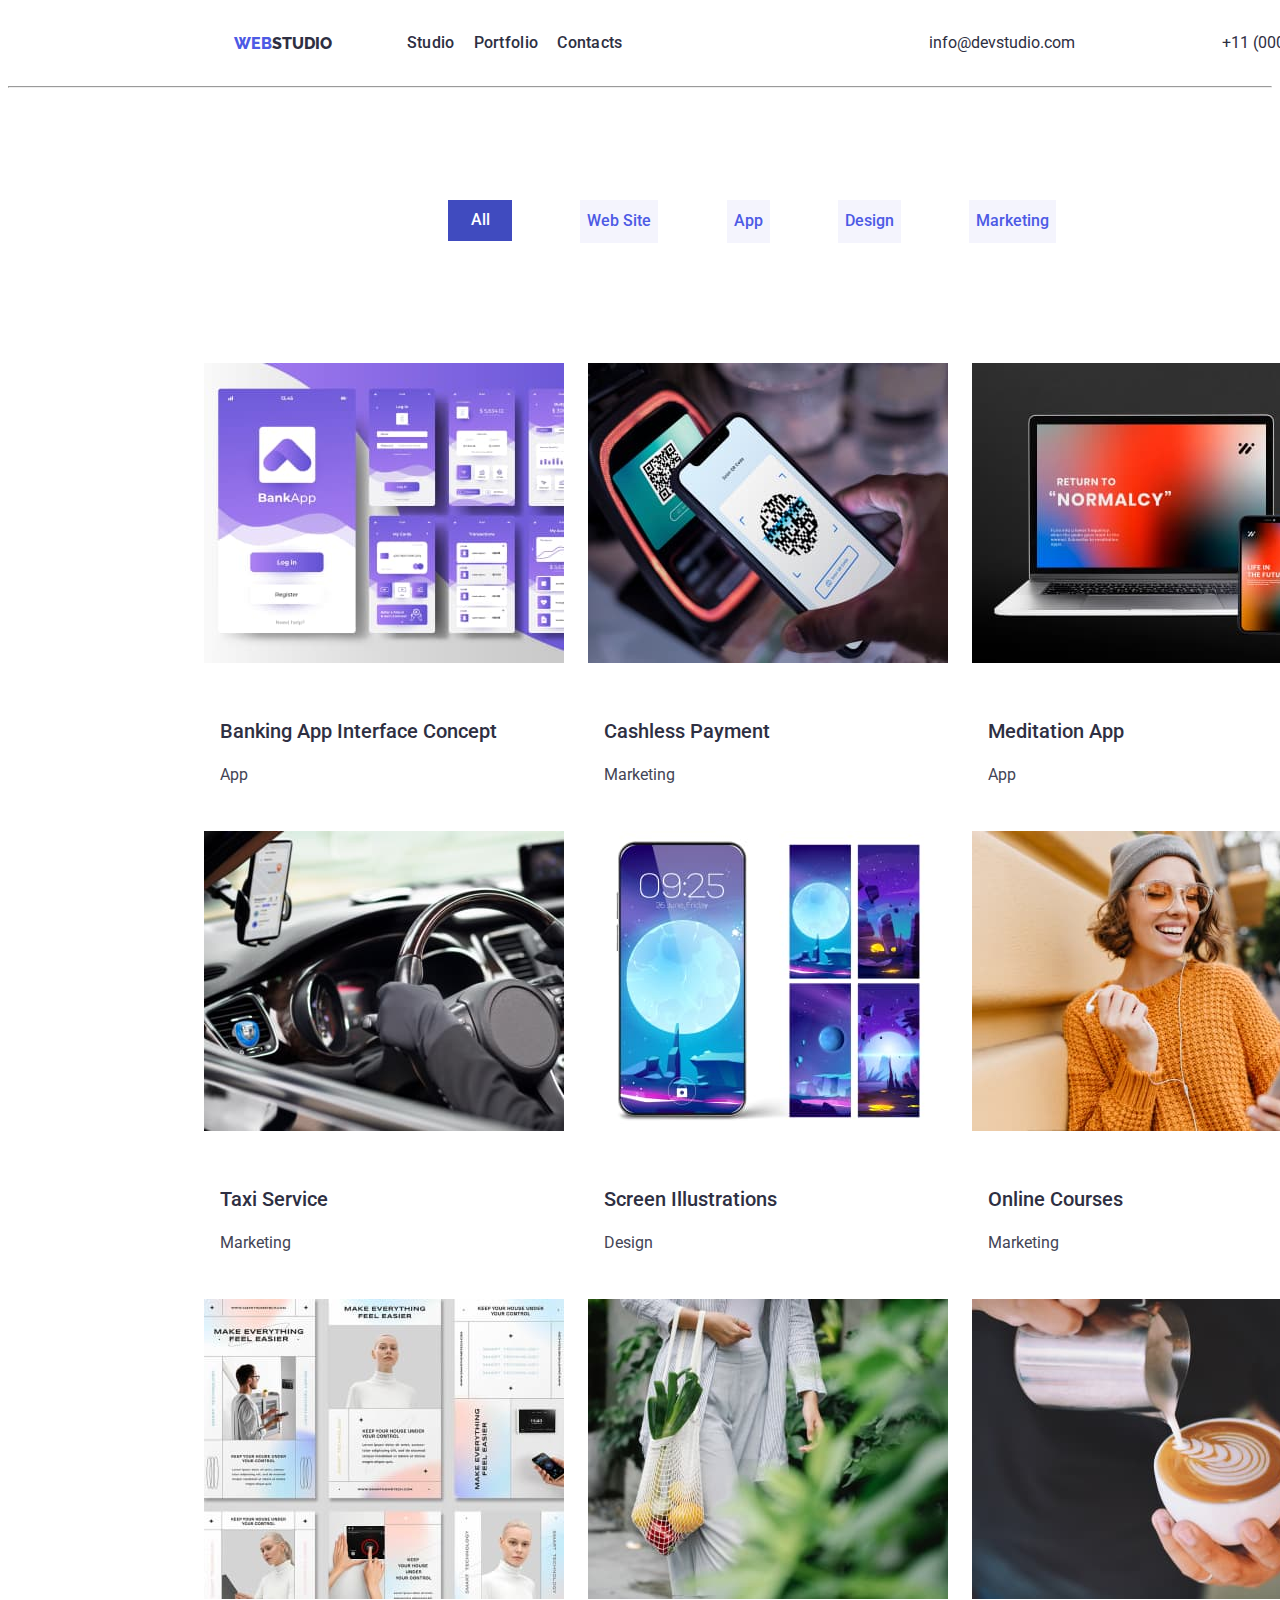
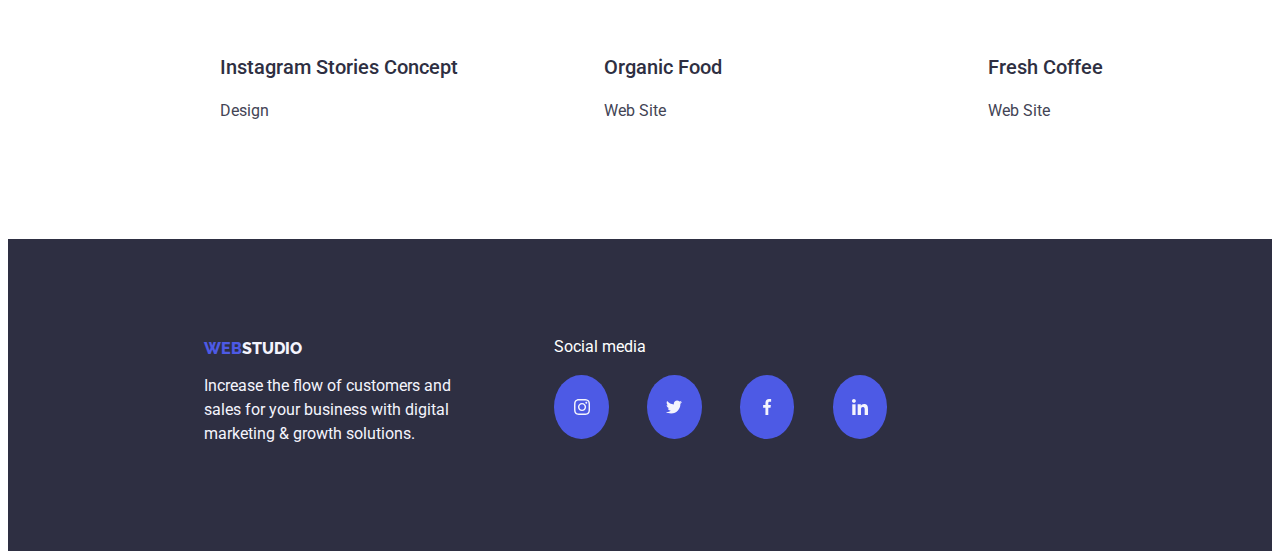
==== portfolio.html @ 00b92bb2 "Homework 4" ====
<!DOCTYPE html>
<html lang="en">
<head>
    <meta charset="UTF-8">
    <meta name="viewport" content="width=device-width, initial-scale=1.0">
    <title>Portfolio</title>
    <link rel="stylesheet" href="normalize.css"
    <link rel="stylesheet" href="studio.css">
    <link rel="stylesheet" href="portfolio.css">
    <link rel="preconnect" href="https://fonts.googleapis.com">
    <link rel="preconnect" href="https://fonts.gstatic.com" crossorigin>
    <link
        href="https://fonts.googleapis.com/css2?family=Raleway:ital,wght@0,800;1,800&family=Roboto:ital,wght@0,100;0,300;0,400;0,500;0,700;0,900;1,100;1,300;1,400;1,500;1,700;1,900&display=swap"
        rel="stylesheet">
    <link rel="stylesheet" href="./css/portfolio.css">
</head>
<body>
    <header class="global-header">
        <div class="container">
            <a href="portfolio.html" class="logo-header">STUDIO</a>
            <nav class="main-nav">
                <ul>
                    <li>
                        <a href="studio.html">Studio</a>
                    </li>
                    <li>
                        <a href="portfolio.html">Portfolio</a>
                    </li>
                    <li>
                        <a>Contacts</a>
                    </li>
                </ul>
            </nav>
            <a href="mailto:info@devstudio.com" class="contact">info@devstudio.com</a>
            <a href="tel:+11 (000) 111-11-11" class="contact">+11 (000) 111-11-11</a>
        </div>
    </header>
    <main>
        <!-- All -->
        <section class="all-section">
            <hr />
            <div class="section-container">
                <ul>
                    <li>
                        <button type="button" class="all-button">All</button>
                    </li>
                    <li>
                        <button type="button">Web Site</button>
                    </li>
                    <li>
                        <button type="button">App</button>
                    </li>
                    <li>
                        <button type="button">Design</button>
                    </li>
                    <li>
                        <button type="button">Marketing</button>
                    </li>
                </ul>
            </div>
        </section>
        <!-- Row 1 -->
        <section class="section-one">
            <div class="container-portfolio">
                <ul>
                <li>
                    <div class="card">
                        <img src="./images/banking_app.jpg" alt="banking_app" width="360" height="300">
                        <div class="card-content">
                            <h3>Banking App Interface Concept</h3>
                            <p>App</p>
                        </div>
                    </div>
                </li>
                <li>
                    <div class="card">
                        <img src="./images/cashless-payment.jpg" alt="cashless-payment" width="360" height="300">
                        <div class="card-content">
                            <h3>Cashless Payment</h3>
                            <p>Marketing</p>
                        </div>
                    </div>
                </li>
                <li>
                    <div class="card">
                        <img src="./images/meditation_app.jpg" alt="meditation_app" width="360" alt="300">
                        <div class="card-content">
                            <h3>Meditation App</h3>
                            <p>App</p>
                        </div>
                    </div>
                </li>
                </ul>
            </div>
        </section>
        <!-- Row 2 -->
        <section class="section-two">
            <div class="container-portfolio">
                <ul>
                    <li>
                        <div class="card">
                            <img src="./images/taxi-service.jpg" alt="taxi-service" width="360" height="300">
                            <div class="card-content">
                                <h3>Taxi Service</h3>
                                <p>Marketing</p>
                            </div>
                        </div>
                    </li>
                    <li>
                        <div class="card">
                            <img src="./images/screen.jpg" alt="screen" width="360" height="300">
                            <div class="card-content">
                                <h3>Screen Illustrations</h3>
                                <p>Design</p>
                            </div>
                        </div>
                    </li>
                    <li>
                        <div class="card">
                            <img src="./images/online_courses.jpg" alt="online_courses" width="360" height="300">
                            <div class="card-content">
                                <h3>Online Courses</h3>
                                <p>Marketing</p>
                            </div>
                        </div>
                    </li>
                </ul>
            </div>
        </section>
        <!-- Row 3 -->
        <section class="section-three">
            <div class="container-portfolio">
                <ul>
                    <li>
                        <div class="card">
                            <img src="./images/instagram_stories.jpg" alt="instagram_stories" width="360" height="300">
                            <div class="card-content">
                                <h3>Instagram Stories Concept</h3>
                                <p>Design</p>
                            </div>
                        </div>
                    </li>
                    <li>
                        <div class="card">
                            <img src="./images/organic_food.jpg" alt="organic_food" width="360" height="300">
                            <div class="card-content">
                                <h3>Organic Food</h3>
                                <p>Web Site</p>
                            </div>
                        </div>
                    </li>
                    <li>
                        <div class="card">
                            <img src="./images/coffee.jpg" alt="coffee" widt="360" height="300">
                            <div class="card-content">
                                <h3>Fresh Coffee</h3>
                                <p>Web Site</p>
                            </div>
                        </div>
                    </li>
                </ul>
            </div>
        </section>
    </main>
    <footer class="global-footer">
        <div class="footer-container">
            <ul>
                <li>
                    <div class="container-footer">
                        <a href="webstudio.html" class="logo-footer">STUDIO</a>
                        <p class="paragraph-footer">Increase the flow of customers and sales for your business with digital marketing &
                            growth
                            solutions.</p>
                    </div>
                </li>
                <li>
                    <div class="social-media">
                        <p>Social media</p>
                        <div class="icons-list">
                            <a href="https://www.instagram.com/" target="_blank" class="icon" arria-label="instagram-link">
                                <svg>
                                    <use href="./icons/symbol-defs.svg#icon-instagram"></use>
                                </svg>
                            </a>
                            <a href="https://www.twitter.com/" target="_blank" class="icon" aria-label="twitter-link">
                                <svg>
                                    <use href="./icons/symbol-defs.svg#icon-twitter"></use>
                                </svg>
                            </a>
                            <a href="https://www.facebook.com/" target="_blank" class="icon" aria-label="facebook-link">
                                <svg>
                                    <use href="./icons/symbol-defs.svg#icon-facebook"></use>
                                </svg>
                            </a>
                            <a href="https://www.linkedin.com/" target="_blank" class="icon" aria-label="linkedin">
                                <svg>
                                    <use href="./icons/symbol-defs.svg#icon-linkedin"></use>
                                </svg>
                            </a>
                        </div>
                    </div>
                </li>
            </ul>
        </div>
    </footer>
</body>
</html>
---- css/portfolio.css ----
:root {
  --link-color: #2e2f42;
  --link-color_hover: ;
  --font-family: "Roboto", sans-serif;
  --second-family: "Raleway", sans-serif;
  --icons-background: #4d5ae5;
  --icons-color: #f4f4fd;
  --icons-color--hover: pink;
}

* {
  font-family: var(--font-family);
  font-weight: 400;
}

html {
  box-sizing: border-box;
}

a:link,
a:visited {
  cursor: pointer;
}

.global-header {
  background-color: #ffffff;
}

.global-header .main-nav a,
.global-header .main-nav:visited {
  font-weight: 500;
  font-size: 1rem;
  line-height: 2.4rem;
  letter-spacing: 0.02em;
  color: #2e2f42;
}

ul {
  list-style-type: none;
}

a {
  text-decoration: none;
}

.global-header .contact,
.global-header .contact:visited {
  color: var(--link-color);
  font-size: 1rem;
  line-height: 2.4rem;
}

.logo-header {
  color: #2e2f42;
  font-family: var(--second-family);
  font-weight: 800;
}

.logo-header::before {
  content: "WEB";
  color: #4d5ae5;
  font-family: var(--second-family);
  font-weight: 800;
}

.global-header .contact .global-header .contact:visited {
  color: var(--link-color);
}

.all-section .all-button {
  cursor: pointer;
  background-color: #404bbf;
  color: #ffffff;
  font-size: 1rem;
  font-weight: 500;
  line-height: 2.4rem;
  initial-letter-align: 4%;
  align-content: center;
  width: 4rem;
  border: 1px;
}

.all-section .all-button:hover {
  cursor: pointer;
  box-shadow: 0 4px 4px 0 rgba(0, 0, 0, 0.25);
}

.all-section button {
  cursor: pointer;
  background-color: #f4f4fd;
  color: #4d5ae5;
  font-weight: 500;
  font-size: 1rem;
  line-height: 2.4rem;
  initial-letter-align: 4%;
  align-content: center;
  border: 1px #f4f4fd solid;
}

h3 {
  color: #2e2f42;
  font-weight: 500;
  font-size: 1.25rem;
  line-height: 1.5rem;
}

p {
  color: #434455;
  font-size: 1rem;
  line-height: 1.5rem;
}

.global-footer {
  background-color: #2e2f42;
}

.logo-footer {
  color: #f4f4fd;
  font-family: var(--second-family);
  font-weight: 800;
}

.logo-footer::before {
  content: "WEB";
  color: #4d5ae5;
  font-family: var(--second-family);
  font-weight: 800;
}

.global-footer .paragraph-footer {
  color: #f4f4fd;
}

.container {
  display: flex;
  justify-content: space-evenly;
  align-items: center;
  width: 75rem;
  margin-left: 12rem;
}

.main-nav ul {
  display: flex;
  justify-content: space-between;
}

.main-nav {
  width: 16rem;
  margin-right: 10rem;
}

a.contact {
  padding-left: 7rem;
}

.all-section .section-container ul {
  width: 38rem;
  display: flex;
  justify-content: space-between;
  margin-left: 25rem;
  gap: 1.5rem;
  padding-top: 6rem;
  padding-bottom: 4.5rem;
}

div.container-portfolio {
  width: 75rem;
  height: 26.25rem;
  margin-left: 9.75rem;
  margin-top: 3rem;
}

div.container-portfolio ul {
  display: flex;
  width: 75rem;
  height: 26.25rem;
}

.card {
  width: 22.5rem;
  height: 26.25rem;
  margin-right: 1.5rem;
}

.card img {
  width: 22.5rem;
  height: 18.75rem;
}

.card-content {
  width: 22.5rem;
  height: 3.5rem;
  padding-top: 2rem;
}

div.card-content h3 {
  margin-left: 1rem;
}

div.card-content p {
  margin-left: 1rem;
  padding-bottom: 0.5rem;
}

.global-footer {
  height: 19.5rem;
  margin-top: 7.5rem;
}

.container-footer {
  width: 16.5rem;
  height: 7rem;
  padding-left: 9.75rem;
  padding-top: 6.25rem;
}

.icons-list {
  display: flex;
  justify-content: center;
  gap: 2.4rem;
  margin-top: 0.8rem;
}

.icons-list .icon svg {
  width: 16px;
  height: 16px;
}

.icons-list .icon {
  display: flex;
  justify-content: center;
  align-items: center;
  color: var(--icons-color);
  width: 4rem;
  height: 4rem;
  background: var(--icons-background);
  border-radius: 50%;
}

.icons-list .icon:hover,
.icons-list .icon:active {
  background-color: var(--icons-color--hover);
}

.icons-list .icon:focus {
  color: var(--icons-color);
}

.social-media {
  width: 20.8rem;
  height: 8rem;
  padding-top: 5rem;
}

.social-media p {
  color: #ffffff;
}

.footer-container ul {
  display: flex;
  gap: 5.4rem;
}
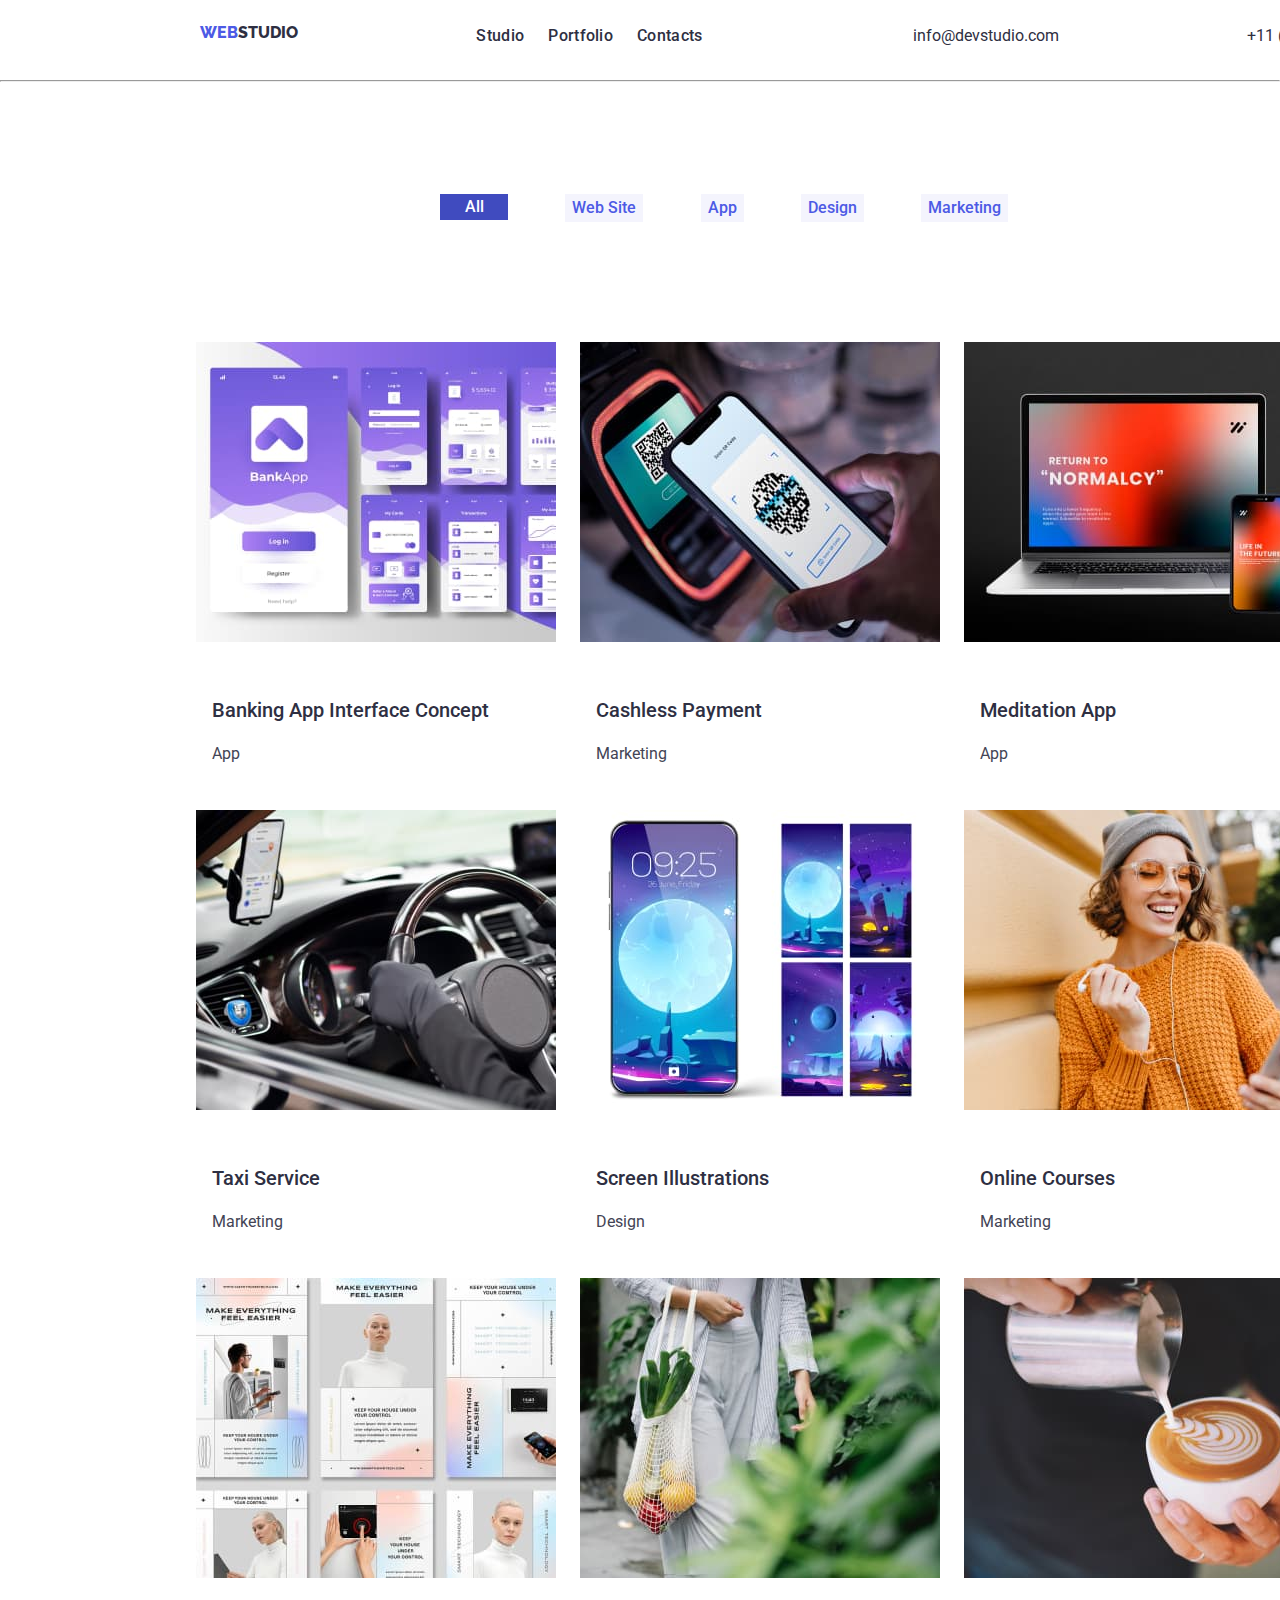
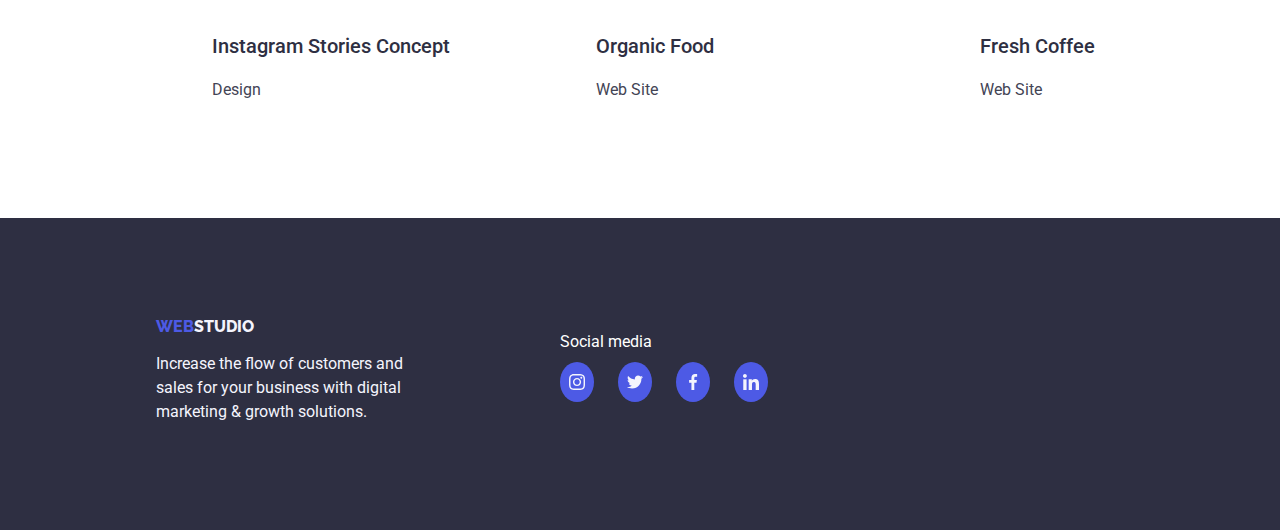
==== commit 3a2cc0a2: "update hw 4" ====
--- a/portfolio.html
+++ b/portfolio.html
@@ -163,44 +163,36 @@
         </section>
     </main>
     <footer class="global-footer">
-        <div class="footer-container">
-            <ul>
-                <li>
-                    <div class="container-footer">
-                        <a href="webstudio.html" class="logo-footer">STUDIO</a>
-                        <p class="paragraph-footer">Increase the flow of customers and sales for your business with digital marketing &
-                            growth
-                            solutions.</p>
-                    </div>
-                </li>
-                <li>
-                    <div class="social-media">
-                        <p>Social media</p>
-                        <div class="icons-list">
-                            <a href="https://www.instagram.com/" target="_blank" class="icon" arria-label="instagram-link">
-                                <svg>
-                                    <use href="./icons/symbol-defs.svg#icon-instagram"></use>
-                                </svg>
-                            </a>
-                            <a href="https://www.twitter.com/" target="_blank" class="icon" aria-label="twitter-link">
-                                <svg>
-                                    <use href="./icons/symbol-defs.svg#icon-twitter"></use>
-                                </svg>
-                            </a>
-                            <a href="https://www.facebook.com/" target="_blank" class="icon" aria-label="facebook-link">
-                                <svg>
-                                    <use href="./icons/symbol-defs.svg#icon-facebook"></use>
-                                </svg>
-                            </a>
-                            <a href="https://www.linkedin.com/" target="_blank" class="icon" aria-label="linkedin">
-                                <svg>
-                                    <use href="./icons/symbol-defs.svg#icon-linkedin"></use>
-                                </svg>
-                            </a>
-                        </div>
-                    </div>
-                </li>
-            </ul>
+        <div class="container-footer">
+            <a href="webstudio.html" class="logo-footer">STUDIO</a>
+            <p class="paragraph-footer">Increase the flow of customers and sales for your business with digital marketing &
+                growth
+                solutions.</p>
+        </div>
+        <div class="social-media">
+            <p>Social media</p>
+            <div class="icons-list">
+                <a href="https://www.instagram.com/" target="_blank" class="icon" arria-label="instagram-link">
+                    <svg>
+                        <use href="./icons/symbol-defs.svg#icon-instagram"></use>
+                    </svg>
+                </a>
+                <a href="https://www.twitter.com/" target="_blank" class="icon" aria-label="twitter-link">
+                    <svg>
+                        <use href="./icons/symbol-defs.svg#icon-twitter"></use>
+                    </svg>
+                </a>
+                <a href="https://www.facebook.com/" target="_blank" class="icon" aria-label="facebook-link">
+                    <svg>
+                        <use href="./icons/symbol-defs.svg#icon-facebook"></use>
+                    </svg>
+                </a>
+                <a href="https://www.linkedin.com/" target="_blank" class="icon" aria-label="linkedin">
+                    <svg>
+                        <use href="./icons/symbol-defs.svg#icon-linkedin"></use>
+                    </svg>
+                </a>
+            </div>
         </div>
     </footer>
 </body>
--- a/css/portfolio.css
+++ b/css/portfolio.css
@@ -29,8 +29,8 @@
 .global-header .main-nav a,
 .global-header .main-nav:visited {
   font-weight: 500;
-  font-size: 1rem;
-  line-height: 2.4rem;
+  font-size: 16px;
+  line-height: 24px;
   letter-spacing: 0.02em;
   color: #2e2f42;
 }
@@ -46,14 +46,21 @@
 .global-header .contact,
 .global-header .contact:visited {
   color: var(--link-color);
-  font-size: 1rem;
-  line-height: 2.4rem;
+  width: 153px;
+  height: 24px;
+  font-size: 16px;
+  line-height: 24px;
+  margin-left: 181px;
+  padding-left: 0;
 }
 
 .logo-header {
   color: #2e2f42;
   font-family: var(--second-family);
   font-weight: 800;
+  margin-top: 24px;
+  width: 115px;
+  height: 24px;
 }
 
 .logo-header::before {
@@ -71,12 +78,12 @@
   cursor: pointer;
   background-color: #404bbf;
   color: #ffffff;
-  font-size: 1rem;
-  font-weight: 500;
-  line-height: 2.4rem;
+  font-size: 16px;
+  font-weight: 500;
+  line-height: 24px;
   initial-letter-align: 4%;
   align-content: center;
-  width: 4rem;
+  width: 68px;
   border: 1px;
 }
 
@@ -90,8 +97,8 @@
   background-color: #f4f4fd;
   color: #4d5ae5;
   font-weight: 500;
-  font-size: 1rem;
-  line-height: 2.4rem;
+  font-size: 16px;
+  line-height: 24px;
   initial-letter-align: 4%;
   align-content: center;
   border: 1px #f4f4fd solid;
@@ -100,14 +107,14 @@
 h3 {
   color: #2e2f42;
   font-weight: 500;
-  font-size: 1.25rem;
-  line-height: 1.5rem;
+  font-size: 20px;
+  line-height: 24px;
 }
 
 p {
   color: #434455;
-  font-size: 1rem;
-  line-height: 1.5rem;
+  font-size: 16px;
+  line-height: 24px;
 }
 
 .global-footer {
@@ -129,96 +136,124 @@
 
 .global-footer .paragraph-footer {
   color: #f4f4fd;
+  width: 264px;
+  height: 88px;
+}
+
+.global-footer .social-media {
+  width: 208px;
+  height: 80px;
+  margin-left: 560px;
+}
+
+.social-media p {
+  width: 208px;
+  height: 24px;
+  color: #ffffff;
+  margin-top: 0;
+  margin-bottom: 0;
 }
 
 .container {
   display: flex;
   justify-content: space-evenly;
-  align-items: center;
-  width: 75rem;
-  margin-left: 12rem;
+  margin-block-start: auto;
+  width: 1200px;
+  height: 72px;
+  margin-left: 200px;
 }
 
 .main-nav ul {
   display: flex;
+  justify-content: center;
+  width: 261px;
+  height: 24px;
+  margin-top: 24px;
+  margin-left: 156px;
+  padding-left: 0;
+}
+
+.main-nav ul li {
+  margin-right: 24px;
+}
+
+.main-nav {
+  width: 417px;
+}
+
+a.contact {
+  padding-left: 112px;
+  margin-top: 24px;
+}
+
+.all-section .section-container ul {
+  width: 608px;
+  display: flex;
   justify-content: space-between;
-}
-
-.main-nav {
-  width: 16rem;
-  margin-right: 10rem;
-}
-
-a.contact {
-  padding-left: 7rem;
-}
-
-.all-section .section-container ul {
-  width: 38rem;
-  display: flex;
-  justify-content: space-between;
-  margin-left: 25rem;
-  gap: 1.5rem;
-  padding-top: 6rem;
-  padding-bottom: 4.5rem;
+  margin-left: 400px;
+  gap: 24px;
+  padding-top: 96px;
+  padding-bottom: 72px;
 }
 
 div.container-portfolio {
-  width: 75rem;
-  height: 26.25rem;
-  margin-left: 9.75rem;
-  margin-top: 3rem;
+  width: 1200px;
+  height: 420px;
+  margin-left: 156px;
+  margin-top: 48px;
 }
 
 div.container-portfolio ul {
   display: flex;
-  width: 75rem;
-  height: 26.25rem;
+  width: 1200px;
+  height: 420px;
 }
 
 .card {
-  width: 22.5rem;
-  height: 26.25rem;
-  margin-right: 1.5rem;
+  width: 360px;
+  height: 420px;
+  margin-right: 24px;
 }
 
 .card img {
-  width: 22.5rem;
-  height: 18.75rem;
+  width: 360px;
+  height: 300px;
 }
 
 .card-content {
-  width: 22.5rem;
-  height: 3.5rem;
-  padding-top: 2rem;
+  width: 360px;
+  height: 56px;
+  padding-top: 32px;
 }
 
 div.card-content h3 {
-  margin-left: 1rem;
+  margin-left: 16px;
 }
 
 div.card-content p {
-  margin-left: 1rem;
-  padding-bottom: 0.5rem;
+  margin-left: 16px;
+  padding-bottom: 8px;
 }
 
 .global-footer {
-  height: 19.5rem;
-  margin-top: 7.5rem;
+  height: 312px;
+  margin-top: 120px;
 }
 
 .container-footer {
-  width: 16.5rem;
-  height: 7rem;
-  padding-left: 9.75rem;
-  padding-top: 6.25rem;
+  width: 264px;
+  height: 112px;
+  padding-left: 156px;
+  padding-top: 100px;
 }
 
 .icons-list {
   display: flex;
   justify-content: center;
-  gap: 2.4rem;
-  margin-top: 0.8rem;
+  width: 208px;
+  height: 40px;
+  gap: 24px;
+  margin-top: 8px;
 }
 
 .icons-list .icon svg {
@@ -231,8 +266,8 @@
   justify-content: center;
   align-items: center;
   color: var(--icons-color);
-  width: 4rem;
-  height: 4rem;
+  width: 40px;
+  height: 40px;
   background: var(--icons-background);
   border-radius: 50%;
 }
@@ -245,18 +280,3 @@
 .icons-list .icon:focus {
   color: var(--icons-color);
 }
-
-.social-media {
-  width: 20.8rem;
-  height: 8rem;
-  padding-top: 5rem;
-}
-
-.social-media p {
-  color: #ffffff;
-}
-
-.footer-container ul {
-  display: flex;
-  gap: 5.4rem;
-}
